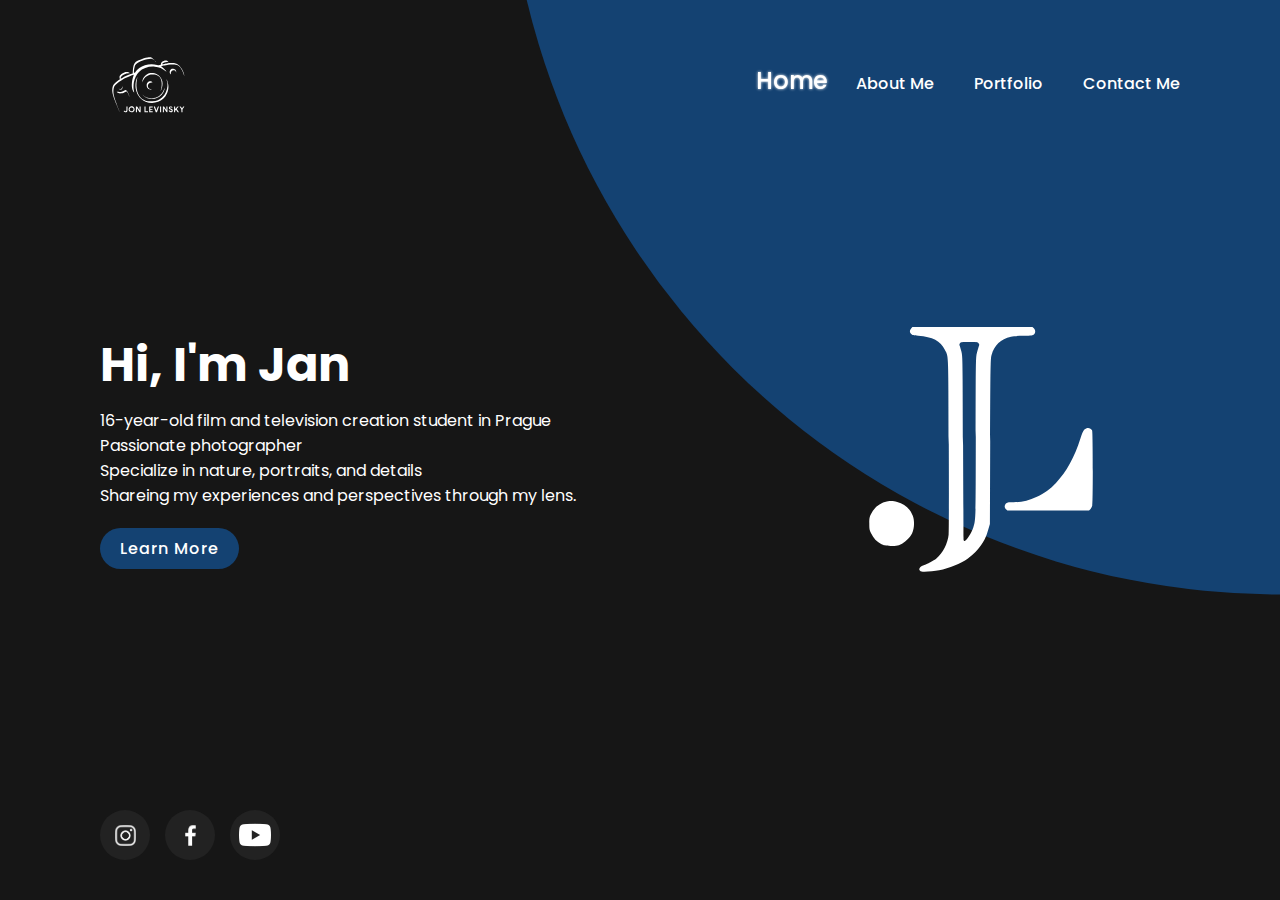
==== index.html @ 773b91ad "Upload" ====
<head>
  <meta charset="UTF-8">
  <title>Jan Levínský</title>
  <link rel="icon" href="logo.svg">
  <link rel="stylesheet" href="style.css">
</head>
<body>
  <section>
    <div class="circle"></div>
    <header>
      <a href="#"><img alt="Main Logo" src="logomain.svg" class="logo"></a>
      <div class="toggle" onclick="toggleMenu();"></div>
      <ul class="navigation">
        <li><p>Home</p></li>
        <li><a href="./about.html">About Me</a></li>
        <li><a href="./portfolio.html">Portfolio</a></li>
        <li><a href="./contact.html">Contact Me</a></li>
      </ul>
    </header>
    <div class="content">
      <div class="textBox">
        <h2>Hi, I'm Jan <span> Levínský</span></h2>
          <p>16-year-old film and television creation student in Prague<p>
          <p>Passionate photographer</p>
          <p>Specialize in nature, portraits, and details</p>
          <p>Shareing my experiences and perspectives through my lens.</p>
        <a href="./about.html">Learn More</a>
      </div>
      <div class="imgBox">
            <div class="swiper-slide"><img alt="Logo" src="logo.svg" class="starbucks"></div>
      </div>
    </div>
    <ul class="sci">
      <li><a target="_blank" href="https://www.instagram.com/jon.levinsky.cr3/"><img alt="Instagram" src="instagram.png"></a></li>
      <li><a target="_blank" href="#"><img alt="Facebook" src="facebook.png"></a></li>
      <li><a target="_blank" href="#"><img alt="Youtube" src="youtube.png"></a></li>
    </ul>
  </section>
  <script>
    function toggleMenu(){
      var menuToggle = document.querySelector('.toggle');
      var navigation = document.querySelector('.navigation');
      menuToggle.classList.toggle('active');
      navigation.classList.toggle('active');
    }
  </script>
</body>
</html>
---- style.css ----
@import url('https://fonts.googleapis.com/css?family=Poppins:200,300,400,500,600,700,800,900&display=swap');
*
{
  margin: 0;
  padding: 0;
  box-sizing: border-box;
  font-family: 'Poppins', sans-serif;
  cursor: default;
}
section
{
  position: relative;
  width: 100%;
  min-height: 100vh;
  padding: 100px;
  display: flex;
  justify-content: space-between;
  align-items: center;
  background: #161616;
}
.circle
{
  position: absolute;
  top: 0;
  left: 0;
  width: 100%;
  height: 100%;
  background: #144272;
  clip-path: circle(70% at right -20%);
  transition: 0.2s ease-in-out;
}
header
{
  position: absolute;
  top: 0;
  left: 0;
  width: 100%;
  padding: 40px 100px;
  display: flex;
  justify-content: space-between;
  align-items: center;
}
header .logo
{
  position: relative;
  max-width: 100px;
  filter: invert(1);
  filter: drop-shadow(1);
}
header ul
{
  position: relative;
  display: flex;
}
header ul li
{
  list-style: none;
}
header ul li a
{
  display: inline-block;
  color: #fff;
  font-weight: 500;
  margin-left: 40px;
  text-decoration: none;
  transition: 0.2s ease-in-out;
}
header ul li p
{
  display: inline-block;
  color: #fff;
  font-weight: 500;
  margin-left: 40px;
  text-decoration: none;
  padding-bottom: 10px;
  text-shadow: 0 0 2px #fff;
  transform: scale(1.5);
}
header ul li a:hover{
  transform: scale(1.2);
  text-shadow: 0 0 2px #fff;
  padding-bottom: 10px;
  cursor: pointer;
}
/*------------------------------INDIVIDAL------------------------------*/
.content
{
  position: relative;
  width: 100%;
  display: flex;
  justify-content: space-between;
  align-items: center;
}
.content .textBox
{
  position: relative;
  max-width: 600px;
  margin-right: 20px;
}
.content .textBox h2
{
  color: #fff;
  display: inline-block;
  font-size: 3em;
  margin-bottom: 10px;
  line-height: 1.4em;
  font-weight: 700;
  transition: 0.2s ease-in-out;
}
.content .textBox span{
  opacity: 0%;
  display: inline-block;
  margin-bottom: 0px;
  transition: 0.2s ease-in-out;
}
.content .textBox:hover span{
  opacity: 100%;
  animation: 0.5s anim-lineUp ease-in-out;
}
@keyframes anim-lineUp {
  0% {
    opacity: 0;
    transform: translateY(80%);
  }
  50% {
    opacity: 1;
    transform: translateY(0%);
  }
  100% {
    opacity: 1;
    transform: translateY(0%);
  }
}
.content .textBox p
{
  color: #fff;
}
.content .textBox a
{
  display: inline-block;
  margin-top: 20px;
  padding: 8px 20px;
  background: #144272;
  color: #fff;
  border-radius: 40px;
  font-weight: 500;
  letter-spacing: 1px;
  text-decoration: none;
  transition: 0.2s ease-in-out;
}
.content .textBox a:hover{
  background-color: #144272;
  box-shadow: 0 0 15px #144272;
  transform: scale(1.1);
  cursor: pointer;
}
.content .imgBox
{
  width: 400px;
  display: flex;
  justify-content: center;
}
.content .imgBox img
{
  max-width: 300px;
  filter: invert(1);
  animation: 10s anim-imgfloat ease-in-out infinite;
}
@keyframes anim-imgfloat {
  0% {
    transform: translateY(0%);
  }
  25% {
    transform: translateY(-5%);
  }
  50% {
    transform: translateY(0%);
  }
  75% {
    transform: translateY(5%);
  }
  100% {
    transform: translateY(0%);
  }
}
/*------------------------------ALL------------------------------*/
.sci
{
  position: absolute;
  bottom: 40px;
  left: 100px;
  display: flex;
  justify-content: center;
  align-items: center;
}
.sci li
{
  list-style: none;
}
.sci li a
{
  display: inline-block;
  margin-right: 15px;
  background: transparent;
  width: 50px;
  height: 50px;
  background: #222;
  border-radius: 50%;
  display: flex;
  justify-content: center;
  align-items: center;
  transition: 0.2s ease-in-out;
}
.sci li a img
{
  filter: invert(1);
  transform: scale(0.5);
  cursor: pointer;

}
.sci li a:hover
{
  background: #144272;
  transform: translateY(-10px);
  box-shadow: 0 0 50px #144272;
  cursor: pointer;
}
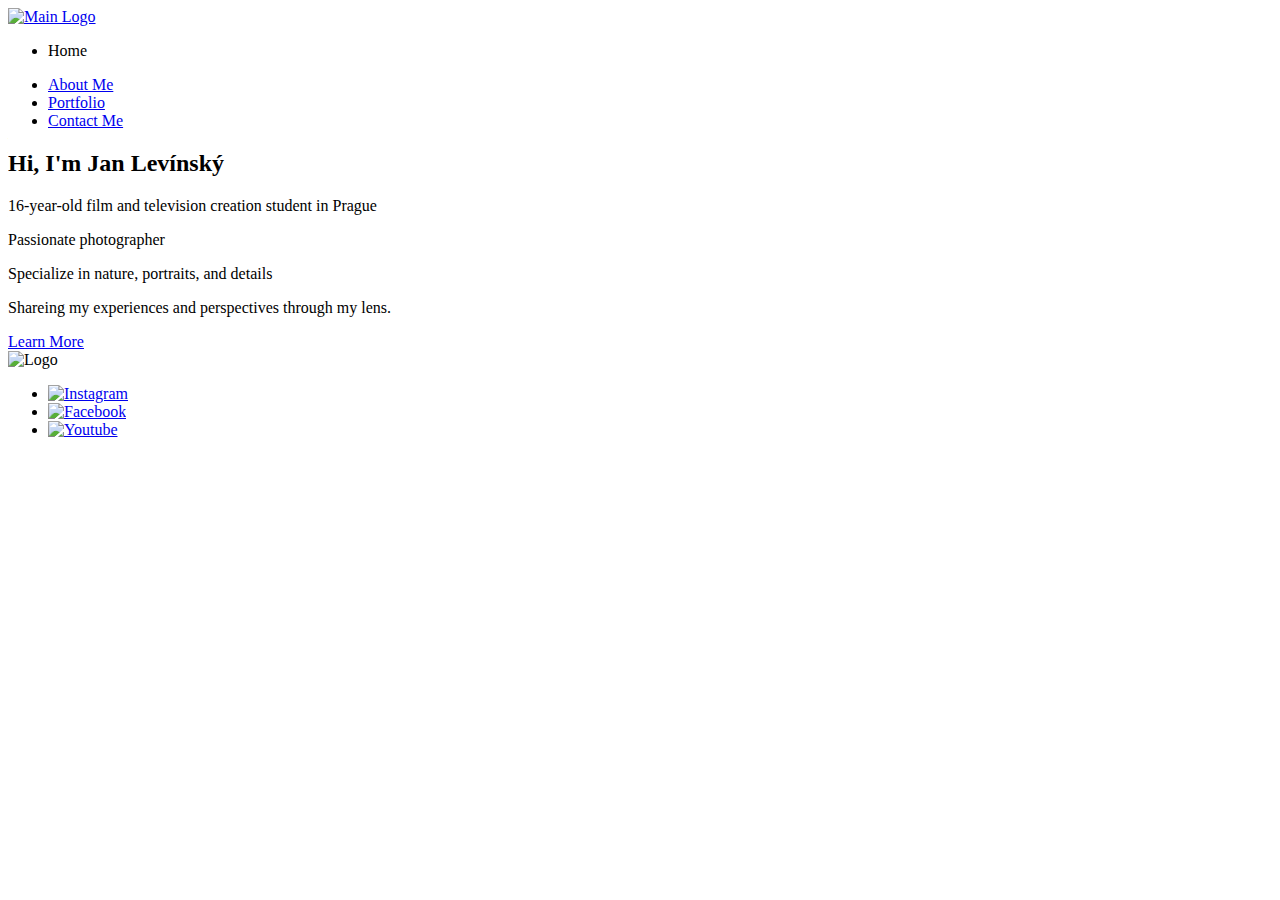
==== commit 78c5ff00: "Update index.html" ====
--- a/index.html
+++ b/index.html
@@ -1,3 +1,4 @@
+<html>
 <head>
   <meta charset="UTF-8">
   <title>Jan Levínský</title>
@@ -45,4 +46,4 @@
     }
   </script>
 </body>
-</html>+</html>
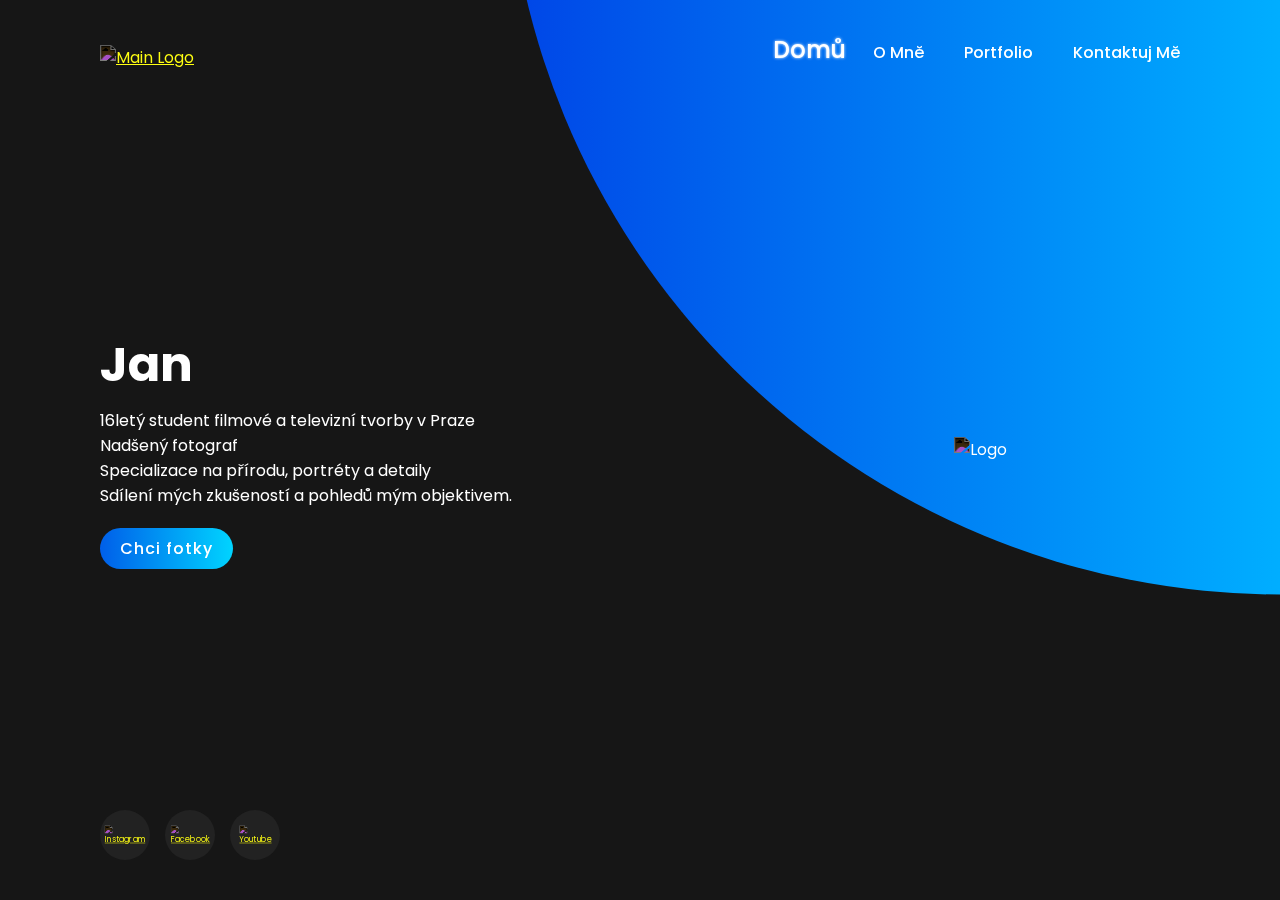
==== commit ffb77058: "fix" ====
--- a/index.html
+++ b/index.html
@@ -1,49 +1,49 @@
 <html>
-<head>
-  <meta charset="UTF-8">
-  <title>Jan Levínský</title>
-  <link rel="icon" href="logo.svg">
-  <link rel="stylesheet" href="style.css">
-</head>
-<body>
-  <section>
-    <div class="circle"></div>
-    <header>
-      <a href="#"><img alt="Main Logo" src="logomain.svg" class="logo"></a>
-      <div class="toggle" onclick="toggleMenu();"></div>
-      <ul class="navigation">
-        <li><p>Home</p></li>
-        <li><a href="./about.html">About Me</a></li>
-        <li><a href="./portfolio.html">Portfolio</a></li>
-        <li><a href="./contact.html">Contact Me</a></li>
+  <head>
+    <meta charset="UTF-8">
+    <title>Jan Levínský</title>
+    <link rel="icon" href="logo.svg">
+    <link rel="stylesheet" href="style.css">
+  </head>
+  <body>
+    <section>
+      <div class="circle"></div>
+      <header>
+        <a href="#"><img alt="Main Logo" src="logomain.svg" class="logo"></a>
+        <div class="toggle" onclick="toggleMenu();"></div>
+        <ul class="navigation">
+          <li><p>Domů</p></li>
+          <li><a href="./about.html">O Mně</a></li>
+          <li><a href="./portfolio.html">Portfolio</a></li>
+          <li><a href="./contact.html">Kontaktuj Mě</a></li>
+        </ul>
+      </header>
+      <div class="content">
+        <div class="textBox">
+          <h2>Jan <span> Levínský</span></h2>
+            <p>16letý student filmové a televizní tvorby v Praze<p>
+            <p>Nadšený fotograf</p>
+            <p>Specializace na přírodu, portréty a detaily</p>
+            <p>Sdílení mých zkušeností a pohledů mým objektivem.</p>
+          <a href="./contact.html">Chci fotky</a>
+        </div>
+        <div class="imgBox">
+              <div class="swiper-slide"><img alt="Logo" src="logo.svg" class="starbucks"></div>
+        </div>
+      </div>
+      <ul class="sci">
+        <li><a target="_blank" href="https://www.instagram.com/jon.levinsky.cr3/"><img alt="Instagram" src="instagram.png"></a></li>
+        <li><a target="_blank" href="#"><img alt="Facebook" src="facebook.png"></a></li>
+        <li><a target="_blank" href="#"><img alt="Youtube" src="youtube.png"></a></li>
       </ul>
-    </header>
-    <div class="content">
-      <div class="textBox">
-        <h2>Hi, I'm Jan <span> Levínský</span></h2>
-          <p>16-year-old film and television creation student in Prague<p>
-          <p>Passionate photographer</p>
-          <p>Specialize in nature, portraits, and details</p>
-          <p>Shareing my experiences and perspectives through my lens.</p>
-        <a href="./about.html">Learn More</a>
-      </div>
-      <div class="imgBox">
-            <div class="swiper-slide"><img alt="Logo" src="logo.svg" class="starbucks"></div>
-      </div>
-    </div>
-    <ul class="sci">
-      <li><a target="_blank" href="https://www.instagram.com/jon.levinsky.cr3/"><img alt="Instagram" src="instagram.png"></a></li>
-      <li><a target="_blank" href="#"><img alt="Facebook" src="facebook.png"></a></li>
-      <li><a target="_blank" href="#"><img alt="Youtube" src="youtube.png"></a></li>
-    </ul>
-  </section>
-  <script>
-    function toggleMenu(){
-      var menuToggle = document.querySelector('.toggle');
-      var navigation = document.querySelector('.navigation');
-      menuToggle.classList.toggle('active');
-      navigation.classList.toggle('active');
-    }
-  </script>
-</body>
+    </section>
+    <script>
+      function toggleMenu(){
+        var menuToggle = document.querySelector('.toggle');
+        var navigation = document.querySelector('.navigation');
+        menuToggle.classList.toggle('active');
+        navigation.classList.toggle('active');
+      }
+    </script>
+  </body>
 </html>
--- a/style.css
+++ b/style.css
@@ -0,0 +1,251 @@
+@import url('https://fonts.googleapis.com/css?family=Poppins:200,300,400,500,600,700,800,900&display=swap');
+*
+{
+  margin: 0;
+  padding: 0;
+  box-sizing: border-box;
+  font-family: 'Poppins', sans-serif;
+  cursor: default;
+}
+section
+{
+  position: relative;
+  width: 100%;
+  min-height: 100vh;
+  padding: 100px;
+  display: flex;
+  justify-content: space-between;
+  align-items: center;
+  background: #161616;
+}
+.circle
+{
+  position: fixed;
+  top: 0;
+  left: 0;
+  width: 100%;
+  height: 100%;
+  background: linear-gradient(90deg, rgba(0,0,215,1) 0%, rgb(0, 174, 255) 100%);
+  clip-path: circle(70% at right -20%);
+  animation: 10s anim-circlefloat ease-in-out infinite;
+  animation: 10s anim-circlebc infinite;
+}
+@keyframes anim-circlebc {
+  0% {
+    background-position: 0% 50%;
+  }
+  50% {
+    background-position: -100% 50%;
+  }
+  100% {
+    background-position: 0% 50%;
+  }
+}
+@keyframes anim-circlefloat {
+  0% {
+    transform: translateY(-10px);
+  }
+  50% {
+    transform: translateY(0px);
+    transform: translateZ(1px);
+  }
+  100% {
+    transform: translateY(-10px);
+
+  }
+}
+header
+{
+  position: absolute;
+  top: 0;
+  left: 0;
+  width: 100%;
+  padding: 40px 100px;
+  display: flex;
+  justify-content: space-between;
+  align-items: center;
+}
+header .logo
+{
+  position: relative;
+  max-width: 100px;
+  filter: invert(1);
+  filter: drop-shadow(1);
+}
+header ul
+{
+  position: relative;
+  display: flex;
+}
+header ul li
+{
+  list-style: none;
+}
+header ul li a
+{
+  display: inline-block;
+  color: #fff;
+  font-weight: 500;
+  margin-left: 40px;
+  text-decoration: none;
+  transition: 0.2s ease-in-out;
+}
+header ul li p
+{
+  display: inline-block;
+  color: #fff;
+  font-weight: 500;
+  margin-left: 40px;
+  text-decoration: none;
+  padding-bottom: 10px;
+  text-shadow: 0 0 2px #fff;
+  transform: scale(1.5);
+}
+header ul li a:hover{
+  transform: scale(1.2);
+  text-shadow: 0 0 2px #fff;
+  padding-bottom: 10px;
+  cursor: pointer;
+}
+/*------------------------------INDIVIDAL------------------------------*/
+.content
+{
+  position: relative;
+  width: 100%;
+  display: flex;
+  justify-content: space-between;
+  align-items: center;
+}
+.content .textBox
+{
+  position: relative;
+  max-width: 600px;
+  margin-right: 20px;
+}
+.content .textBox h2
+{
+  color: #fff;
+  display: inline-block;
+  font-size: 3em;
+  margin-bottom: 10px;
+  line-height: 1.4em;
+  font-weight: 700;
+  transition: 0.2s ease-in-out;
+}
+.content .textBox span{
+  opacity: 0%;
+  display: inline-block;
+  margin-bottom: 0px;
+  transition: 0.2s ease-in-out;
+}
+.content .textBox:hover span{
+  opacity: 100%;
+  animation: 0.5s anim-lineUp ease-in-out;
+}
+@keyframes anim-lineUp {
+  0% {
+    opacity: 0;
+    transform: translateY(80%);
+  }
+  50% {
+    opacity: 1;
+    transform: translateY(0%);
+  }
+  100% {
+    opacity: 1;
+    transform: translateY(0%);
+  }
+}
+.content .textBox p
+{
+  color: #fff;
+}
+.content .textBox a
+{
+  display: inline-block;
+  margin-top: 20px;
+  padding: 8px 20px;
+  background: linear-gradient(90deg, rgba(2,0,36,1) 0%, rgba(0,0,215,1) 0%, rgba(0,95,233,1) 0%, rgba(0,212,255,1) 100%);
+  color: #fff;
+  border-radius: 40px;
+  font-weight: 500;
+  letter-spacing: 1px;
+  text-decoration: none;
+  transition: 0.2s ease-in-out;
+}
+.content .textBox a:hover{
+  box-shadow: 0 0 15px #144272;
+  transform: scale(1.1);
+  cursor: pointer;
+}
+.content .imgBox
+{
+  width: 400px;
+  display: flex;
+  justify-content: center;
+}
+.content .imgBox img
+{
+  max-width: 300px;
+  filter: invert(1);
+  animation: 10s anim-imgfloat ease-in-out infinite;
+}
+@keyframes anim-imgfloat {
+  0% {
+    transform: translateY(0%);
+  }
+  25% {
+    transform: translateY(-5%);
+  }
+  50% {
+    transform: translateY(0%);
+  }
+  75% {
+    transform: translateY(5%);
+  }
+  100% {
+    transform: translateY(0%);
+  }
+}
+/*------------------------------ALL------------------------------*/
+.sci
+{
+  position: absolute;
+  bottom: 40px;
+  left: 100px;
+  display: flex;
+  justify-content: center;
+  align-items: center;
+}
+.sci li
+{
+  list-style: none;
+}
+.sci li a
+{
+  display: inline-block;
+  margin-right: 15px;
+  background: transparent;
+  width: 50px;
+  height: 50px;
+  background: #222;
+  border-radius: 50%;
+  display: flex;
+  justify-content: center;
+  align-items: center;
+  transition: 0.2s ease-in-out;
+}
+.sci li a img
+{
+  filter: invert(1);
+  transform: scale(0.5);
+  cursor: pointer;
+
+}
+.sci li a:hover
+{
+  background: linear-gradient(90deg, rgba(2,0,36,1) 0%, rgba(0,0,215,1) 0%, rgba(20,66,114,1) 0%, rgba(0,57,176,1) 100%);
+  transform: translateY(-10px);
+  box-shadow: 0 0 50px #144272;
+  cursor: pointer;
+}